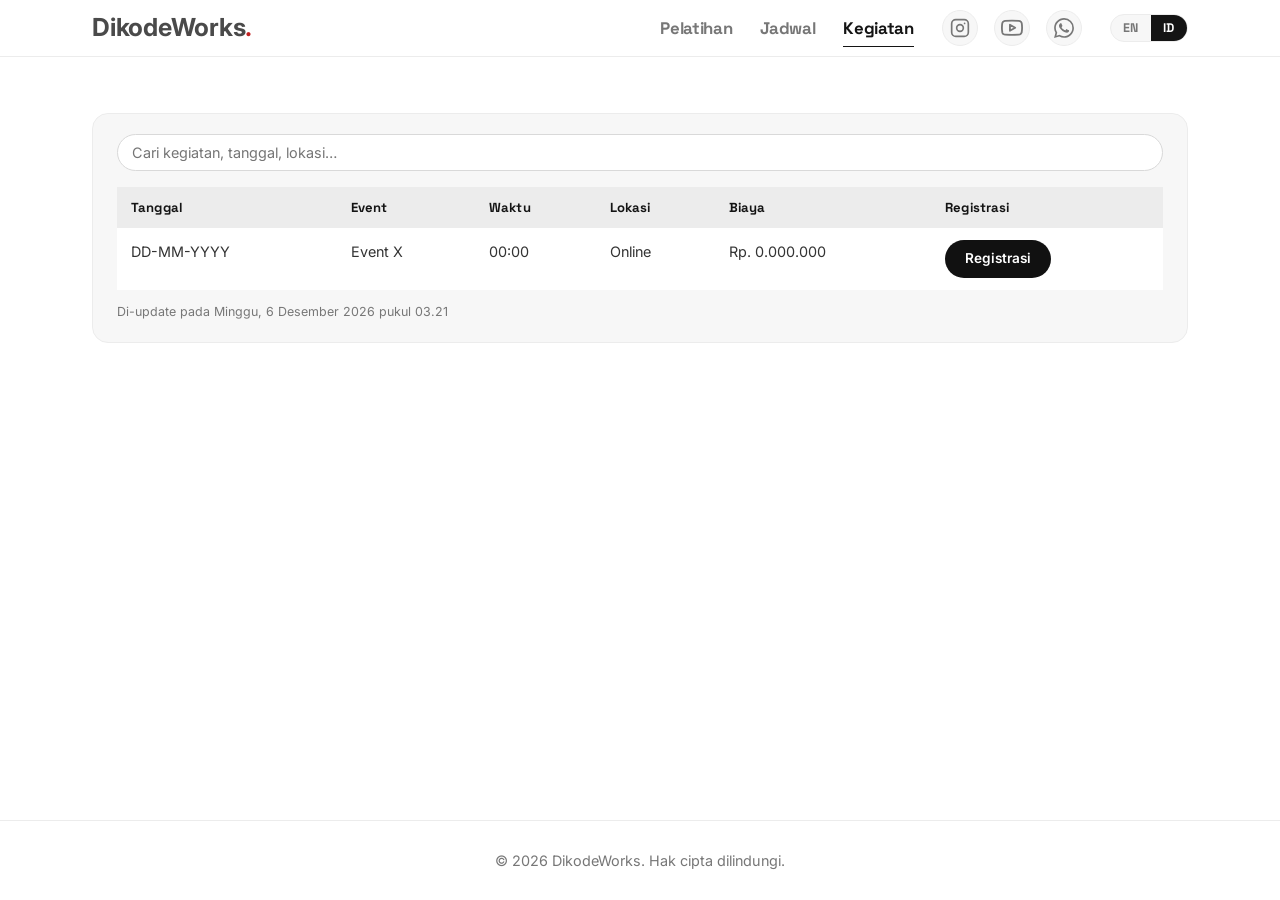
==== event/index.html @ 07970451 "Use stable r.jina URLs (stop abuse blocks); no-cache header in CI" ====
<!DOCTYPE html>
<html lang="id">
<head>
  <meta charset="UTF-8" />
  <meta name="viewport" content="width=device-width, initial-scale=1.0" />
  <meta http-equiv="Content-Security-Policy" content="object-src 'none'; base-uri 'self'; form-action 'self'" />
  <script>
    /* Clean URL (web only): /event/index.html → /event/. Skipped for file://
       previews so opening the file directly still works. */
    (function () {
      if (location.protocol !== 'http:' && location.protocol !== 'https:') return;
      if (!/\/index\.html$/.test(location.pathname)) return;
      location.replace(location.pathname.replace(/index\.html$/, '') + location.search + location.hash);
    })();
  </script>
  <title>Event — DikodeWorks</title>
  <meta name="description" content="DikodeWorks upcoming events and training schedule." />
  <link rel="icon" type="image/png" href="../dino/favicon.png" />
  <link rel="canonical" href="https://dikodeworks.id/event/" />
  <link rel="preconnect" href="https://fonts.googleapis.com" />
  <link rel="preconnect" href="https://fonts.gstatic.com" crossorigin />
  <link href="https://fonts.googleapis.com/css2?family=Google+Sans:wght@500;600;700&family=Inter:wght@400;500;600;700&family=Space+Grotesk:wght@500;600;700&display=swap" rel="stylesheet" />
  <style>
    :root {
      --ink: #141414;
      --ink-soft: #333333;
      --muted: #777777;
      --line: #ececec;
      --line-strong: #d9d9d9;
      --white: #ffffff;
      --bg: #ffffff;
      --surface: #f7f7f7;
      --accent: #111111;
      --radius: 16px;
    }

    * { margin: 0; padding: 0; box-sizing: border-box; }

    html { scroll-behavior: smooth; }

    body {
      font-family: 'Inter', system-ui, -apple-system, sans-serif;
      background: var(--bg);
      color: var(--ink);
      line-height: 1.6;
      -webkit-font-smoothing: antialiased;
      text-rendering: optimizeLegibility;
      overflow-x: clip;
      min-height: 100vh;
      min-height: 100dvh;
      display: flex;
      flex-direction: column;
    }

    /* Sticky footer: main grows to fill the viewport so the copyright bar is
       always pinned to the bottom, on desktop and mobile. */
    main { flex: 1 0 auto; }
    footer { flex-shrink: 0; }

    ::selection { background: #e5e5e5; color: var(--ink); }

    a { color: inherit; text-decoration: none; }

    .wrap {
      max-width: 1160px;
      margin: 0 auto;
      padding: 0 clamp(16px, 4vw, 32px);
    }

    /* Nav */
    header {
      position: sticky;
      top: 0;
      z-index: 50;
      background: rgba(255, 255, 255, 0.8);
      backdrop-filter: saturate(180%) blur(16px);
      -webkit-backdrop-filter: saturate(180%) blur(16px);
      border-bottom: 1px solid var(--line);
    }

    .nav {
      position: relative;
      display: flex;
      align-items: center;
      justify-content: space-between;
      height: 56px;
    }

    .brand { display: flex; align-items: center; gap: 10px; }

    .brand .brand-name {
      font-family: 'Google Sans', 'Inter', sans-serif;
      font-weight: 700;
      font-size: clamp(1.25rem, 2.5vw, 1.55rem);
      letter-spacing: -0.01em;
      color: #4a4a4a;
    }

    .brand .brand-name .dot {
      color: #c02020;
    }

    .nav-right {
      display: flex;
      align-items: center;
      gap: 28px;
    }

    .socials {
      display: flex;
      align-items: center;
      gap: 16px;
    }

    .socials a {
      display: inline-flex;
      align-items: center;
      justify-content: center;
      width: 36px;
      height: 36px;
      border-radius: 50%;
      background: var(--surface);
      border: 1px solid var(--line);
      color: var(--muted);
      transition: color .2s ease, background .2s ease, border-color .2s ease, transform .2s ease;
    }

    .socials a:hover {
      color: #c02020;
      border-color: #c02020;
      transform: translateY(-1px);
    }

    .nav-links {
      display: flex;
      align-items: center;
      gap: 28px;
    }

    .nav-links a {
      position: relative;
      font-family: 'Space Grotesk', sans-serif;
      font-size: 1.05rem;
      font-weight: 700;
      letter-spacing: -0.02em;
      color: var(--muted);
      transition: color .2s ease;
    }

    .nav-links a::after {
      content: "";
      position: absolute;
      left: 0;
      bottom: -6px;
      width: 100%;
      height: 1px;
      background: var(--ink);
      transform: scaleX(0);
      transform-origin: left;
      transition: transform .25s ease;
    }

    .nav-links a:hover,
    .nav-links a.active { color: var(--ink); }
    .nav-links a:hover::after,
    .nav-links a.active::after { transform: scaleX(1); }

    .nav-toggle {
      display: none;
      flex-direction: column;
      justify-content: center;
      gap: 5px;
      width: 40px;
      height: 40px;
      padding: 0;
      margin-left: auto;
      background: transparent;
      border: 1px solid var(--line);
      border-radius: 10px;
      cursor: pointer;
    }

    .nav-toggle span {
      display: block;
      width: 18px;
      height: 2px;
      margin: 0 auto;
      background: var(--ink);
      border-radius: 2px;
      transition: transform .2s ease, opacity .2s ease;
    }

    .nav.open .nav-toggle span:nth-child(1) { transform: translateY(7px) rotate(45deg); }
    .nav.open .nav-toggle span:nth-child(2) { opacity: 0; }
    .nav.open .nav-toggle span:nth-child(3) { transform: translateY(-7px) rotate(-45deg); }

    .nav-right, .brand { position: relative; z-index: 1; }

    /* Language switcher */
    .lang-switch {
      display: flex;
      background: var(--surface);
      border: 1px solid var(--line);
      border-radius: 999px;
      overflow: hidden;
    }

    .lang-btn {
      padding: 5px 12px;
      border: none;
      background: transparent;
      font-family: 'Space Grotesk', sans-serif;
      font-size: 0.78rem;
      font-weight: 700;
      letter-spacing: 0.05em;
      color: var(--muted);
      cursor: pointer;
      transition: background .2s ease, color .2s ease;
    }

    .lang-btn.active {
      background: var(--ink);
      color: var(--white);
    }

    .lang-btn:not(.active):hover {
      color: var(--ink);
    }

    /* Language switch transition */
    header, main, footer {
      transition: opacity .3s ease, transform .3s ease;
    }

    body.lang-fading header,
    body.lang-fading main,
    body.lang-fading footer {
      opacity: 0;
      transform: translateY(6px);
    }

    @media (prefers-reduced-motion: reduce) {
      header, main, footer { transition: none; transform: none; }
    }

    /* Schedule table */
    .event-section {
      padding: clamp(32px, 5vw, 56px) 0 clamp(64px, 8vw, 96px);
    }

    .jadwal-panel {
      background: var(--surface);
      border: 1px solid var(--line);
      border-radius: var(--radius);
      padding: 20px 24px;
    }

    .jadwal-search {
      display: flex;
      align-items: center;
      gap: 8px;
      margin-bottom: 16px;
    }

    .jadwal-search-input {
      flex: 1;
      min-width: 0;
      padding: 9px 14px;
      border: 1px solid var(--line-strong);
      border-radius: 999px;
      background: var(--white);
      font-family: inherit;
      font-size: 0.9rem;
      color: var(--ink);
    }

    .jadwal-search-input:focus {
      outline: 2px solid var(--ink);
      outline-offset: 2px;
      border-color: var(--ink);
    }

    .jadwal-search-clear {
      flex: none;
      display: none;
      align-items: center;
      justify-content: center;
      width: 28px;
      height: 28px;
      border: none;
      border-radius: 50%;
      background: var(--line);
      color: var(--muted);
      font-size: 1.1rem;
      line-height: 1;
      cursor: pointer;
    }

    .jadwal-search-clear:hover {
      color: #c02020;
      background: var(--line-strong);
    }

    .jadwal-scroll {
      overflow: auto;
    }

    .jadwal-table {
      width: 100%;
      border-collapse: collapse;
      font-size: 0.9rem;
    }

    .jadwal-table thead th {
      position: sticky;
      top: 0;
      background: var(--line);
      z-index: 1;
      font-family: 'Space Grotesk', sans-serif;
      font-size: 0.82rem;
      font-weight: 700;
      letter-spacing: 0.01em;
      text-align: left;
      padding: 10px 14px;
      white-space: nowrap;
    }

    .jadwal-table tbody td {
      padding: 12px 14px;
      border-bottom: 1px solid var(--line);
      color: var(--ink-soft);
      vertical-align: top;
      background: var(--white);
    }

    .jadwal-table tbody td.jadwal-multi {
      white-space: pre;
      line-height: 1.5;
      padding-left: 18px;
    }

    .jadwal-table tbody tr:last-child td {
      border-bottom: none;
    }

    .jadwal-table tbody tr:not(.jadwal-status):hover td {
      background: var(--surface);
    }

    .jadwal-table .jadwal-status td {
      text-align: center;
      padding: 32px 0;
      color: var(--muted);
      font-style: italic;
    }

    .jadwal-register {
      display: inline-block;
      padding: 8px 20px;
      border: none;
      border-radius: 999px;
      background: var(--accent);
      color: var(--white);
      font-family: inherit;
      font-size: 0.85rem;
      font-weight: 600;
      text-decoration: none;
      cursor: pointer;
      white-space: nowrap;
      transition: background .2s ease, color .2s ease;
    }

    .jadwal-register:hover,
    .jadwal-register:focus-visible {
      background: #c02020;
    }

    .jadwal-meta {
      margin-top: 12px;
      font-size: 0.78rem;
      color: var(--muted);
    }

    /* Loading progress bar (1-100%) */
    .jadwal-progress {
      display: none;
      align-items: center;
      gap: 12px;
      margin-bottom: 16px;
    }

    .jadwal-progress.active {
      display: flex;
    }

    .jadwal-progress .jadwal-progress-track {
      flex: 1;
      height: 8px;
      border-radius: 999px;
      background: var(--line);
      overflow: hidden;
    }

    .jadwal-progress .jadwal-progress-fill {
      display: block;
      height: 100%;
      width: 0%;
      border-radius: 999px;
      background: #c02020;
      transition: width .15s linear;
    }

    .jadwal-progress .jadwal-progress-label {
      flex: none;
      min-width: 52px;
      font-family: 'Space Grotesk', sans-serif;
      font-size: 0.85rem;
      font-weight: 700;
      color: var(--ink);
      font-variant-numeric: tabular-nums;
    }

    footer {
      padding: 28px 0;
      border-top: 1px solid var(--line);
    }

    .footer-inner {
      display: flex;
      justify-content: center;
      align-items: center;
      gap: 16px;
      color: var(--muted);
      font-size: 0.9rem;
      text-align: center;
    }

    @media (max-width: 768px) {
      .nav-toggle { display: flex; }

      .nav-right {
        position: absolute;
        top: 100%;
        left: 0;
        right: 0;
        display: none;
        flex-direction: column;
        align-items: stretch;
        gap: 0;
        padding: 8px 16px 20px;
        background: var(--white);
        border-bottom: 1px solid var(--line);
        box-shadow: 0 16px 32px rgba(0, 0, 0, 0.08);
      }

      .nav.open .nav-right { display: flex; }

      .nav-links {
        flex-direction: column;
        align-items: stretch;
        gap: 0;
      }

      .nav-links a {
        padding: 14px 0;
        font-size: 1.05rem;
        text-align: left;
        border-bottom: 1px solid var(--line);
      }

      .nav-links a:last-child { border-bottom: none; }

      .nav-links a::after { display: none; }

      .socials { justify-content: center; padding-top: 16px; gap: 14px; }

      .lang-switch { align-self: center; margin-top: 16px; }
    }

    @media (max-width: 640px) {
      .jadwal-panel { padding: 16px; }
      .jadwal-table { min-width: 640px; }
      .footer-inner { flex-direction: column; gap: 8px; text-align: center; }
    }
  </style>
  <link rel="stylesheet" href="../assets/modals.css?v=3" />
</head>
<body>
  <header>
    <div class="wrap nav">
      <a class="brand" href="../index.html">
        <span class="brand-name">DikodeWorks<span class="dot">.</span></span>
      </a>
      <div class="nav-right">
        <nav class="nav-links" aria-label="Main">
          <button type="button" class="nav-link-btn" id="training-open" data-i18n="nav.training">Training</button>
          <button type="button" class="nav-link-btn" id="jadwal-open" data-i18n="nav.schedule">Schedule</button>
          <a href="index.html" class="active" data-i18n="nav.event" aria-current="page">Event</a>
        </nav>
        <div class="socials">
          <a href="https://www.instagram.com/dikodeworks" target="_blank" rel="noopener" aria-label="Instagram">
            <svg viewBox="0 0 24 24" width="20" height="20" fill="none" stroke="currentColor" stroke-width="2" stroke-linecap="round" stroke-linejoin="round"><rect x="2" y="2" width="20" height="20" rx="5"/><circle cx="12" cy="12" r="4"/><line x1="17.5" y1="6.5" x2="17.51" y2="6.5"/></svg>
          </a>
          <a href="https://www.youtube.com/@dikodeworks" target="_blank" rel="noopener" aria-label="YouTube">
            <svg viewBox="0 0 24 24" width="22" height="22" fill="none" stroke="currentColor" stroke-width="2" stroke-linecap="round" stroke-linejoin="round"><path d="M22.54 6.42a2.78 2.78 0 0 0-1.95-2C18.88 4 12 4 12 4s-6.88 0-8.59.46a2.78 2.78 0 0 0-1.95 2A29 29 0 0 0 1 11.75a29 29 0 0 0 .46 5.33A2.78 2.78 0 0 0 3.41 19c1.71.42 8.59.42 8.59.42s6.88 0 8.59-.42a2.78 2.78 0 0 0 1.95-2 29 29 0 0 0 .46-5.25 29 29 0 0 0-.46-5.33z"/><polygon points="9.75 15.02 15.5 11.75 9.75 8.48 9.75 15.02"/></svg>
          </a>
          <a href="https://wa.me/6285167777963" target="_blank" rel="noopener" aria-label="WhatsApp">
            <svg viewBox="0 0 24 24" width="20" height="20" fill="currentColor"><path d="M17.472 14.382c-.297-.149-1.758-.867-2.03-.967-.273-.099-.471-.148-.67.15-.197.297-.767.966-.94 1.164-.173.199-.347.223-.644.075-.297-.15-1.255-.463-2.39-1.475-.883-.788-1.48-1.761-1.653-2.059-.173-.297-.018-.458.13-.606.134-.133.298-.347.446-.52.149-.174.198-.298.298-.497.099-.198.05-.371-.025-.52-.075-.149-.669-1.612-.916-2.207-.242-.579-.487-.5-.669-.51-.173-.008-.371-.01-.57-.01-.198 0-.52.074-.792.372-.272.297-1.04 1.016-1.04 2.479 0 1.462 1.065 2.875 1.213 3.074.149.198 2.096 3.2 5.077 4.487.709.306 1.262.489 1.694.625.712.227 1.36.195 1.871.118.571-.085 1.758-.719 2.006-1.413.248-.694.248-1.289.173-1.413-.074-.124-.272-.198-.57-.347m-5.421 7.403h-.004a9.87 9.87 0 01-5.031-1.378l-.361-.214-3.741.982.998-3.648-.235-.374a9.86 9.86 0 01-1.51-5.26c.001-5.45 4.436-9.884 9.888-9.884 2.64 0 5.122 1.03 6.988 2.898a9.825 9.825 0 012.893 6.994c-.003 5.45-4.437 9.884-9.885 9.884m8.413-18.297A11.815 11.815 0 0012.05 0C5.495 0 .16 5.335.157 11.892c0 2.096.547 4.142 1.588 5.945L.057 24l6.305-1.654a11.882 11.882 0 005.683 1.448h.005c6.554 0 11.89-5.335 11.893-11.893a11.821 11.821 0 00-3.48-8.413Z"/></svg>
          </a>
        </div>
        <div class="lang-switch" id="lang-switch" role="group" aria-label="Language">
          <button class="lang-btn active" data-lang="en">EN</button>
          <button class="lang-btn" data-lang="id">ID</button>
        </div>
      </div>
      <button class="nav-toggle" id="nav-toggle" aria-label="Toggle menu" aria-expanded="false">
        <span></span><span></span><span></span>
      </button>
    </div>
  </header>

  <main>
    <section class="event-section">
      <div class="wrap">
        <div class="jadwal-panel">
          <div class="jadwal-progress" id="jadwal-progress" role="status" aria-live="polite">
            <span class="jadwal-progress-track"><span class="jadwal-progress-fill" id="jadwal-progress-fill"></span></span>
            <span class="jadwal-progress-label" id="jadwal-progress-label">0%</span>
          </div>
          <div class="jadwal-search">
            <input type="search" id="jadwal-search-input" class="jadwal-search-input" placeholder="Search…" aria-label="Search events">
            <button type="button" class="jadwal-search-clear" id="jadwal-search-clear" aria-label="Clear search">&times;</button>
          </div>
          <div class="jadwal-scroll">
            <table class="jadwal-table" id="jadwal-table">
              <thead id="jadwal-head"></thead>
              <tbody id="jadwal-rows"></tbody>
            </table>
          </div>
          <p class="jadwal-meta" id="jadwal-meta" aria-live="polite"></p>
        </div>
      </div>
    </section>
  </main>

  <footer>
    <div class="wrap footer-inner">
      <p>&copy; <span id="year"></span> DikodeWorks. <span data-i18n="footer.rights">All rights reserved.</span></p>
    </div>
  </footer>

  <!-- Same popups as index.html: Training + Schedule, driven by assets/modals.js -->
  <div class="modal" id="training-modal" role="dialog" aria-modal="true" aria-labelledby="training-modal-title">
    <div class="modal-backdrop" id="training-modal-backdrop"></div>
    <div class="modal-dialog">
      <div class="modal-header">
        <span class="modal-title" id="training-modal-title" data-modal-title="modal.training"></span>
        <button class="modal-close" id="training-modal-close" aria-label="Close">
          <svg viewBox="0 0 24 24" width="18" height="18" fill="none" stroke="currentColor" stroke-width="2" stroke-linecap="round" stroke-linejoin="round"><line x1="18" y1="6" x2="6" y2="18"/><line x1="6" y1="6" x2="18" y2="18"/></svg>
        </button>
      </div>
      <div class="modal-body">
        <div class="jadwal-progress" id="training-progress" role="status" aria-live="polite">
          <span class="jadwal-progress-track"><span class="jadwal-progress-fill" id="training-progress-fill"></span></span>
          <span class="jadwal-progress-label" id="training-progress-label">0%</span>
        </div>
        <div class="jadwal-search">
          <input type="search" id="training-search-input" class="jadwal-search-input" aria-label="Search training">
          <button type="button" class="jadwal-search-clear" id="training-search-clear" aria-label="Clear search">&times;</button>
        </div>
        <div class="training-faq" id="training-faq" aria-live="polite"></div>
        <p class="jadwal-meta" id="training-meta" aria-live="polite"></p>
      </div>
    </div>
  </div>

  <div class="modal" id="jadwal-modal" role="dialog" aria-modal="true" aria-labelledby="jadwal-modal-title">
    <div class="modal-backdrop" id="jadwal-modal-backdrop"></div>
    <div class="modal-dialog">
      <div class="modal-header">
        <span class="modal-title" id="jadwal-modal-title" data-modal-title="modal.schedule"></span>
        <button class="modal-close" id="jadwal-modal-close" aria-label="Close">
          <svg viewBox="0 0 24 24" width="18" height="18" fill="none" stroke="currentColor" stroke-width="2" stroke-linecap="round" stroke-linejoin="round"><line x1="18" y1="6" x2="6" y2="18"/><line x1="6" y1="6" x2="18" y2="18"/></svg>
        </button>
      </div>
      <div class="modal-body">
        <div class="jadwal-progress" id="sched-progress" role="status" aria-live="polite">
          <span class="jadwal-progress-track"><span class="jadwal-progress-fill" id="sched-progress-fill"></span></span>
          <span class="jadwal-progress-label" id="sched-progress-label">0%</span>
        </div>
        <div class="jadwal-search">
          <input type="search" id="sched-search-input" class="jadwal-search-input" aria-label="Search schedule">
          <button type="button" class="jadwal-search-clear" id="sched-search-clear" aria-label="Clear search">&times;</button>
        </div>
        <div class="jadwal-scroll">
          <table class="jadwal-table"><thead id="sched-head"></thead><tbody id="sched-rows"></tbody></table>
        </div>
        <p class="jadwal-meta" id="sched-meta" aria-live="polite"></p>
      </div>
    </div>
  </div>

  <script>
    document.getElementById('year').textContent = new Date().getFullYear();

    /* ---------- Language switcher ---------- */
    const i18n = {
      en: {
        'nav.training': 'Training',
        'nav.schedule': 'Schedule',
        'nav.event': 'Event',
        'jadwal.loading': 'Loading…',
        'jadwal.loadingProgress': 'Loading…',
        'jadwal.empty': 'No events scheduled yet.',
        'jadwal.error': 'Unable to load the events. Please try again later.',
        'jadwal.updated': 'Last updated at',
        'jadwal.register': 'Register',
        'jadwal.searchPlaceholder': 'Search event, date, location…',
        'jadwal.searchEmpty': 'No matching events found.',
        'jadwal.notConfigured': 'Event source not configured yet.',
        'footer.rights': 'All rights reserved.',
      },
      id: {
        'nav.training': 'Pelatihan',
        'nav.schedule': 'Jadwal',
        'nav.event': 'Kegiatan',
        'jadwal.loading': 'Sedang belading…',
        'jadwal.loadingProgress': 'Sedang belading…',
        'jadwal.empty': 'Belum ada kegiatan yang dijadwalkan.',
        'jadwal.error': 'Gagal memuat daftar kegiatan. Silakan coba lagi nanti.',
        'jadwal.updated': 'Di-update pada',
        'jadwal.register': 'Registrasi',
        'jadwal.searchPlaceholder': 'Cari kegiatan, tanggal, lokasi…',
        'jadwal.searchEmpty': 'Tidak ada kegiatan yang cocok.',
        'jadwal.notConfigured': 'Source kegiatan belum disetup.',
        'footer.rights': 'Hak cipta dilindungi.',
      },
    };

    let fading = false;

    function switchLanguage(lang, animate = true) {
      const dict = i18n[lang] || i18n.en;

      const apply = () => {
        document.documentElement.lang = lang;

        document.querySelectorAll('[data-i18n]').forEach((el) => {
          const key = el.dataset.i18n;
          if (dict[key] !== undefined) el.textContent = dict[key];
        });

        document.querySelectorAll('[data-i18n-html]').forEach((el) => {
          const key = el.dataset.i18nHtml;
          if (dict[key] !== undefined) el.innerHTML = dict[key];
        });

        const searchPh = document.getElementById('jadwal-search-input');
        if (searchPh && dict['jadwal.searchPlaceholder'] !== undefined) {
          searchPh.placeholder = dict['jadwal.searchPlaceholder'];
        }

        document.querySelectorAll('.lang-btn').forEach((btn) => {
          btn.classList.toggle('active', btn.dataset.lang === lang);
        });

        localStorage.setItem('dikodeworks-lang', lang);
      };

      if (!animate || lang === document.documentElement.lang || fading) {
        apply();
        return;
      }

      fading = true;
      document.body.classList.add('lang-fading');
      setTimeout(() => {
        apply();
        document.body.classList.remove('lang-fading');
        fading = false;
      }, 320);
    }

    document.querySelectorAll('.lang-btn').forEach((btn) => {
      btn.addEventListener('click', () => switchLanguage(btn.dataset.lang));
    });

    switchLanguage(localStorage.getItem('dikodeworks-lang') || 'id', false);

    const localized = (key) => {
      const dict = i18n[document.documentElement.lang] || i18n.en;
      return dict[key] !== undefined ? dict[key] : key;
    };

    /* Only allow http(s), mailto or scheme-less (relative) URLs. Blocks
       javascript:, data:, vbscript: etc. coming from Notion cell content. */
    const safeUrl = (url) => {
      const s = String(url == null ? '' : url).trim();
      if (!s) return null;
      if (/^[a-z][a-z0-9+.-]*:/i.test(s)) {
        return /^(https?|mailto):/i.test(s) ? s : null;
      }
      return s;
    };

    /* Mobile nav toggle */
    const navToggle = document.getElementById('nav-toggle');
    const nav = document.querySelector('.nav');
    navToggle.addEventListener('click', () => {
      const open = nav.classList.toggle('open');
      navToggle.setAttribute('aria-expanded', open ? 'true' : 'false');
    });

    /* ---------- Event table (from the public Event Notion page, same pattern as
       the Training and Schedule menus: event.json snapshot → live render →
       embedded fallback) ---------- */
    const EVENT_NOTION_URL = 'https://teguhpm.notion.site/Event-3e16fa858bba80cc9ce1e72ebbabe516';
    const EVENT_NOTION_LIVE_URL = 'https://r.jina.ai/' + EVENT_NOTION_URL;
    const EVENT_API_URL = '../event.json';
    const EVENT_REFRESH_MS = 5 * 60 * 1000;

    /* Preferred display columns. A source column is shown under the matching
       preferred group (by aliases) so wording in Notion never hides a field. */
    const EVENT_PREFERRED = [
      { name: 'Tanggal', keys: ['tanggal'] },
      { name: 'Event', keys: ['event', 'kegiatan', 'nama', 'judul'] },
      { name: 'Waktu', keys: ['waktu', 'jam', 'pukul'] },
      { name: 'Lokasi', keys: ['lokasi', 'tempat'] },
      { name: 'Biaya', keys: ['biaya', 'harga', 'donasi'] },
      { name: 'Registrasi', keys: ['registrasi', 'link'] },
    ];
    /* Extra column labels that should still be parsed and could be shown when
       present (beyond the preferred groups). */
    const EVENT_EXTRA_COLUMNS = ['DESKRIPSI', 'KUOTA', 'PESERTA', 'STATUS'];

    let activeColCount = EVENT_PREFERRED.length;

    /* Embedded snapshot so the table works even when event.json and the live
       Notion render are both unreachable (mirror of event.json). */
    const EVENT_INLINE_DATA = {
      "columns": ["Tanggal", "Event", "Waktu", "Lokasi", "Biaya", "Registrasi"],
      "rows": [
        [{"v": "DD-MM-YYYY", "link": null}, {"v": "Event X", "link": null}, {"v": "00:00", "link": null}, {"v": "Online", "link": null}, {"v": "Rp. 0.000.000", "link": null}, {"v": "https://lynk.id/dikodeworks", "link": "https://lynk.id/dikodeworks"}]
      ]
    };

    const jadwalHead = document.getElementById('jadwal-head');
    const jadwalRows = document.getElementById('jadwal-rows');
    const jadwalMeta = document.getElementById('jadwal-meta');
    const jadwalSearchInput = document.getElementById('jadwal-search-input');
    const jadwalSearchClear = document.getElementById('jadwal-search-clear');

    const jadwalStatus = (message) => {
      const tr = document.createElement('tr');
      tr.className = 'jadwal-status';
      const td = document.createElement('td');
      td.setAttribute('colspan', String(activeColCount || EVENT_PREFERRED.length));
      td.textContent = message;
      tr.appendChild(td);
      jadwalRows.replaceChildren(tr);
    };

    /* ---------- Loading progress (1-100%) ---------- */
    const jadwalProgress = document.getElementById('jadwal-progress');
    const jadwalProgressFill = document.getElementById('jadwal-progress-fill');
    const jadwalProgressLabel = document.getElementById('jadwal-progress-label');

    let jadwalProgressTimer = null;
    let jadwalProgressTick = 0;
    let jadwalProgressValue = 0;

    const jadwalShowProgress = () => {
      if (!jadwalProgress) return;
      jadwalProgressValue = 0;
      jadwalProgressTick = 0;
      jadwalProgress.classList.add('active');
      jadwalProgressFill.style.width = '0%';
      jadwalProgressLabel.textContent = '0%';
      if (jadwalProgressTimer) clearInterval(jadwalProgressTimer);
      jadwalProgressTimer = setInterval(() => {
        jadwalProgressTick++;
        if (jadwalProgressValue < 90) {
          const step = Math.max(1, Math.ceil((90 - jadwalProgressValue) * 0.12 * (1 + Math.sin(jadwalProgressTick * 0.5))));
          jadwalProgressValue = Math.min(90, jadwalProgressValue + step);
        } else {
          jadwalProgressValue = Math.min(99, jadwalProgressValue + 1);
        }
        jadwalProgressFill.style.width = jadwalProgressValue + '%';
        jadwalProgressLabel.textContent = Math.round(jadwalProgressValue) + '%';
      }, 90);
    };

    const jadwalHideProgress = () => {
      if (jadwalProgressTimer) clearInterval(jadwalProgressTimer);
      jadwalProgressTimer = null;
      if (!jadwalProgress) return;
      jadwalProgressValue = 100;
      jadwalProgressFill.style.width = '100%';
      jadwalProgressLabel.textContent = '100%';
      setTimeout(() => {
        jadwalProgress.classList.remove('active');
      }, 250);
    };

    /* Notion/CI payload (schedule.json): { columns:[], rows:[[{v, link}]], updated? } */
    function normalizeSchedule(data) {
      const headers = (data.columns || []).map((h) => String(h).trim());
      const entries = (data.rows || []).map((row) => {
        return headers.map((h, ci) => {
          const cell = row[ci] || { v: '' };
          return { v: String(cell.v || ''), link: cell.link || null };
        });
      });
      return { headers, entries, updated: data.updated };
    }

    let jadwalRowsData = [];
    let jadwalMetaUpdated = null;

    /* Map discovered source headers (author's wording) onto the preferred
       display columns by alias; right-to-left each header is used at most
       once. Returns { indices } in display order. */
    function mapColumns(headers) {
      const lower = headers.map((h) => h.trim().toLowerCase());
      const used = new Set();
      const indices = [];
      const assign = (keys) => {
        const idx = lower.findIndex((h, i) => !used.has(i) && keys.includes(h));
        if (idx !== -1) {
          used.add(idx);
          indices.push(idx);
        }
      };
      EVENT_PREFERRED.forEach((g) => assign(g.keys));
      EVENT_EXTRA_COLUMNS.forEach((name) => assign([name.toLowerCase()]));
      /* Any remaining headers (e.g. Materi/Deskripsi wording we didn't list)
         get appended so data is never silently dropped. */
      lower.forEach((h, i) => { if (!used.has(i)) indices.push(i); });
      return indices;
    }

    function renderJadwal(headers, entries, updated) {
      const present = mapColumns(headers);
      activeColCount = Math.max(1, present.length);

      const headRow = document.createElement('tr');
      present.forEach((idx) => {
        const th = document.createElement('th');
        th.setAttribute('scope', 'col');
        th.textContent = headers[idx].trim();
        headRow.appendChild(th);
      });
      jadwalHead.replaceChildren(headRow);

      jadwalRowsData = entries
        .filter((cells) => cells.some((cell) => cell && cell.v !== ''))
        .map((cells) => present.map((idx) => cells[idx] || { v: '', link: null }));
      jadwalMetaUpdated = updated || new Date().toISOString();

      applyJadwalFilter();
    }

    function applyJadwalFilter() {
      const q = (jadwalSearchInput.value || '').trim().toLowerCase();

      if (!q) {
        jadwalSearchClear.style.display = 'none';
      } else {
        jadwalSearchClear.style.display = 'flex';
      }

      const visible = q
        ? jadwalRowsData.filter((cells) => cells.some((cell) => cell && cell.v.toLowerCase().includes(q)))
        : jadwalRowsData;

      jadwalRows.textContent = '';

      if (!visible.length) {
        if (q) {
          const tr = document.createElement('tr');
          tr.className = 'jadwal-status';
          const td = document.createElement('td');
          td.setAttribute('colspan', String(activeColCount || EVENT_PREFERRED.length));
          td.textContent = localized('jadwal.searchEmpty');
          tr.appendChild(td);
          jadwalRows.appendChild(tr);
        }
        jadwalMeta.textContent = jadwalMetaUpdated ? formatJadwalMeta(jadwalMetaUpdated) : '';
        return;
      }

      visible.forEach((cells) => {
        const tr = document.createElement('tr');
        cells.forEach((cell, i) => {
          const td = document.createElement('td');

          const href = cell.link ? safeUrl(cell.link) : null;
          if (href) {
            const a = document.createElement('a');
            a.className = 'jadwal-register';
            a.href = href;
            a.setAttribute('target', '_blank');
            a.setAttribute('rel', 'noopener');
            a.textContent = localized('jadwal.register');
            td.appendChild(a);
          } else if (cell.v.includes('\n')) {
            td.classList.add('jadwal-multi');
            td.textContent = cell.v;
          } else {
            td.textContent = cell.v;
          }
          tr.appendChild(td);
        });
        jadwalRows.appendChild(tr);
      });

      jadwalMeta.textContent = jadwalMetaUpdated ? formatJadwalMeta(jadwalMetaUpdated) : '';
    }

    const formatJadwalMeta = (updated) => {
      const date = new Date(updated);
      if (isNaN(date.getTime())) return '';
      const locale = document.documentElement.lang === 'id' ? 'id-ID' : 'en-US';
      const when = new Intl.DateTimeFormat(locale, {
        weekday: 'long', day: 'numeric', month: 'long', year: 'numeric',
        hour: '2-digit', minute: '2-digit',
      }).format(date);
      return localized('jadwal.updated') + ' ' + when;
    };

    /* Parse r.jina.ai Markdown of the Event Notion page. Like the Schedule parser:
       interleaved key/value lines after "Isi tabel", a repeated key starts a
       new row, and Notion row-number headings (### 001) are skipped. The set
       of columns is discovered from the page itself, so the layout can be
       Tanggal / Event / Waktu / Lokasi / Biaya / Registrasi — or any subset. */
    function parseEventMarkdown(text) {
      const KEYS = ['tanggal', 'event', 'kegiatan', 'nama', 'judul', 'pelatihan', 'training', 'modul', 'materi', 'waktu', 'jam', 'pukul', 'lokasi', 'tempat', 'biaya', 'harga', 'donasi', 'registrasi', 'link', 'kuota', 'peserta', 'status', 'deskripsi', 'detail'];
      const lines = String(text).split(/\r?\n/).map((l) => l.trim());
      const start = lines.findIndex((l) => l.trim().toLowerCase() === 'isi tabel');
      const rowData = [];
      const mdLink = new RegExp('\\[([^\\]]*)\\]\\(([^)]+)\\)');

      let row = new Map();
      let currentKey = null;

      const flush = () => {
        if (!row.size) return;
        rowData.push(row);
        row = new Map();
      };

      for (let i = (start === -1 ? 0 : start + 1); i < lines.length; i++) {
        const l = lines[i];
        if (!l) continue;
        if (/^#{1,6}\s*[0-9]{1,6}\s*$/.test(l) || /^[0-9]{3}$/.test(l)) continue;
        const low = l.toLowerCase();
        if (KEYS.includes(low)) {
          if (row.has(low)) flush();   /* repeat key → new row */
          currentKey = low;
        } else {
          const m = l.match(mdLink);
          const value = m ? m[1] : l;
          const link = m ? m[2] : null;
          if (!currentKey) continue;
          const existing = row.get(currentKey);
          if (existing) {
            existing.v += '\n' + value;
            if (link) existing.link = link;
          } else {
            row.set(currentKey, { v: value, link: link });
          }
        }
      }
      flush();

      /* Discover columns: the order they appear on the page, author wording. */
      const headers = [];
      const seen = new Set();
      for (let i = (start === -1 ? 0 : start + 1); i < lines.length; i++) {
        const low = lines[i].toLowerCase();
        if (KEYS.includes(low) && !seen.has(low) && rowData.some((r) => r.has(low))) {
          seen.add(low);
          headers.push(lines[i]); // original casing as authored
        }
      }

      const entries = rowData.map((r) => headers.map((h) => r.get(h.toLowerCase()) || { v: '', link: null }));
      return { headers, entries, updated: new Date().toISOString() };
    }

    async function fetchJadwal() {
      jadwalShowProgress();

      /* 1) LIVE Event Notion page via r.jina.ai first, so the table always
         reflects the link (stable URL avoids the abuse limiter). */
      try {
        const res = await fetch(EVENT_NOTION_LIVE_URL, { cache: 'no-store' });
        if (res.ok) {
          const data = parseEventMarkdown(await res.text());
          if (data.entries.length) {
            renderJadwal(data.headers, data.entries, data.updated);
            jadwalHideProgress();
            return;
          }
        }
      } catch (err) {
        /* fall through */
      }

      /* 2) event.json snapshot (fallback when the live render is unavailable). */
      try {
        const cacheBust = EVENT_API_URL + '?t=' + Date.now();
        const res = await fetch(cacheBust, { cache: 'no-store' });
        if (res.ok) {
          const data = normalizeSchedule(await res.json());
          renderJadwal(data.headers, data.entries, data.updated);
          jadwalHideProgress();
          return;
        }
      } catch (err) {
        /* fall through */
      }

      /* 3) Embedded snapshot. */
      const fallback = normalizeSchedule(EVENT_INLINE_DATA);
      renderJadwal(fallback.headers, fallback.entries, null);
      jadwalHideProgress();
    }

    /* Filter the table as the user types; clear button resets it. */
    if (jadwalSearchInput) {
      jadwalSearchInput.addEventListener('input', applyJadwalFilter);
      jadwalSearchInput.addEventListener('search', applyJadwalFilter);
    }
    if (jadwalSearchClear) {
      jadwalSearchClear.addEventListener('click', () => {
        jadwalSearchInput.value = '';
        applyJadwalFilter();
        jadwalSearchInput.focus({ preventScroll: true });
      });
    }

    if (EVENT_API_URL) {
      fetchJadwal();
      setInterval(fetchJadwal, EVENT_REFRESH_MS);
    }

    /* Re-check the Event table whenever the tab is focused again, so it never
       keeps showing previously fetched rows. */
    document.addEventListener('visibilitychange', () => {
      if (document.visibilityState === 'visible') fetchJadwal();
    });
  </script>
  <script src="../assets/modals.js?v=3" defer></script>
</body>
</html>
---- assets/modals.css ----
/* Shared popups for the Event page: Training + Schedule modals.
   Base table/FAQ/scroll classes already exist in the host page; this file only
   adds the modal shell, the training accordion and the nav button styling. */

/* Nav button (Training / Schedule) — same look as index's nav items */
.nav-links .nav-link-btn {
  position: relative;
  border: none;
  background: none;
  padding: 0;
  font-family: 'Space Grotesk', sans-serif;
  font-size: 1.05rem;
  font-weight: 700;
  letter-spacing: -0.02em;
  color: var(--muted);
  cursor: pointer;
  transition: color .2s ease;
}

.nav-links .nav-link-btn::after {
  content: "";
  position: absolute;
  left: 0;
  bottom: -6px;
  width: 100%;
  height: 1px;
  background: var(--ink);
  transform: scaleX(0);
  transform-origin: left;
  transition: transform .25s ease;
}

.nav-links .nav-link-btn:hover { color: var(--ink); }
.nav-links .nav-link-btn:hover::after { transform: scaleX(1); }

/* Modal shell */
body.modal-open { overflow: hidden; }

.modal {
  display: none;
  position: fixed;
  inset: 0;
  z-index: 100;
  align-items: center;
  justify-content: center;
  padding: 20px;
}

.modal.open { display: flex; }

.modal-backdrop {
  position: absolute;
  inset: 0;
  background: rgba(0, 0, 0, 0.5);
  backdrop-filter: blur(4px);
  -webkit-backdrop-filter: blur(4px);
}

.modal-dialog {
  position: relative;
  width: min(1100px, 100%);
  max-height: 90vh;
  background: var(--white);
  border-radius: var(--radius);
  box-shadow: 0 24px 64px rgba(0, 0, 0, 0.22);
  overflow: hidden;
  display: flex;
  flex-direction: column;
  animation: modalIn .2s ease;
}

@keyframes modalIn {
  from { opacity: 0; transform: translateY(12px) scale(0.98); }
  to { opacity: 1; transform: translateY(0) scale(1); }
}

.modal-header {
  display: flex;
  align-items: center;
  justify-content: space-between;
  padding: 16px 20px;
  border-bottom: 1px solid var(--line);
}

.modal-title {
  font-family: 'Space Grotesk', sans-serif;
  font-weight: 700;
  font-size: 1.1rem;
  letter-spacing: -0.02em;
}

.modal-close {
  display: inline-flex;
  align-items: center;
  justify-content: center;
  width: 34px;
  height: 34px;
  border: none;
  border-radius: 50%;
  background: var(--surface);
  cursor: pointer;
  color: var(--muted);
  transition: color .2s ease, background .2s ease;
}

.modal-close:hover { color: #c02020; background: var(--line); }
.modal-close:focus-visible { outline: 2px solid var(--ink); outline-offset: 2px; color: var(--ink); }

.modal-body {
  flex: 1;
  overflow: auto;
  display: flex;
  flex-direction: column;
  gap: 16px;
  padding: 20px 24px;
}

#jadwal-modal .jadwal-scroll { max-height: 46vh; overflow: auto; }

/* Training accordion */
.training-faq {
  display: flex;
  flex-direction: column;
  gap: 12px;
}

.training-faq-empty {
  text-align: center;
  color: var(--muted);
  padding: 32px 16px;
}

.faq-item {
  border: 1px solid var(--line);
  border-radius: var(--radius);
  overflow: hidden;
  transition: border-color .2s ease;
}

.faq-item:hover { border-color: var(--line-strong); }

.faq-question {
  width: 100%;
  display: flex;
  align-items: center;
  justify-content: space-between;
  gap: 16px;
  padding: 20px 24px;
  background: transparent;
  border: none;
  cursor: pointer;
  font-family: 'Space Grotesk', sans-serif;
  font-size: 1.05rem;
  font-weight: 600;
  text-align: left;
  color: var(--ink);
  transition: background .2s ease;
}

.faq-question:hover { background: var(--surface); }

.faq-question .faq-icon {
  flex-shrink: 0;
  width: 28px;
  height: 28px;
  border-radius: 50%;
  background: var(--surface);
  border: 1px solid var(--line);
  display: flex;
  align-items: center;
  justify-content: center;
  font-size: 1.1rem;
  color: var(--muted);
  transition: transform .25s ease, background .2s ease, color .2s ease;
}

.faq-item.open .faq-question .faq-icon {
  transform: rotate(45deg);
  background: var(--ink);
  color: var(--white);
  border-color: var(--ink);
}

.training-faq-answer {
  max-height: 0;
  overflow: hidden;
  transition: max-height .35s ease, padding .35s ease;
}

.training-faq-item.open .training-faq-answer { max-height: 2200px; }

.training-faq-inner {
  display: flex;
  flex-direction: column;
  gap: 18px;
  padding: 4px 24px 24px;
}

.training-faq-label {
  font-family: 'Space Grotesk', sans-serif;
  font-size: .8rem;
  font-weight: 700;
  text-transform: uppercase;
  letter-spacing: .08em;
  color: var(--muted);
  margin: 0;
}

.training-faq-module strong {
  display: block;
  color: var(--ink);
  font-size: .95rem;
  margin-bottom: 8px;
}

.training-faq-module ul {
  list-style: none;
  margin: 0;
  padding: 0;
}

.training-faq-module li {
  position: relative;
  padding-left: 16px;
  color: var(--ink-soft);
  font-size: .95rem;
  line-height: 1.7;
}

.training-faq-module li::before {
  content: '';
  position: absolute;
  left: 0;
  top: .6em;
  width: 6px;
  height: 6px;
  border-radius: 50%;
  background: var(--line-strong);
}

.training-faq-info {
  display: flex;
  flex-direction: column;
  gap: 4px;
  color: var(--ink-soft);
  font-size: .95rem;
  line-height: 1.5;
}

.training-faq-info strong {
  color: var(--ink);
  font-size: .78rem;
  text-transform: uppercase;
  letter-spacing: .06em;
}

.training-faq-register {
  align-self: flex-start;
  display: inline-block;
  padding: 10px 24px;
  margin-top: 4px;
  border: none;
  border-radius: 999px;
  background: var(--accent);
  color: var(--white);
  font-family: inherit;
  font-size: .85rem;
  font-weight: 600;
  text-decoration: none;
  cursor: pointer;
  white-space: nowrap;
  transition: background .2s ease, color .2s ease;
}

.training-faq-register:hover,
.training-faq-register:focus-visible { background: #c02020; }

@media (max-width: 768px) {
  .nav-links .nav-link-btn {
    padding: 14px 0;
    font-size: 1.05rem;
    text-align: left;
    border-bottom: 1px solid var(--line);
  }

  .nav-links .nav-link-btn:last-child { border-bottom: none; }
  .nav-links .nav-link-btn::after { display: none; }
}

@media (max-width: 640px) {
  .modal { padding: 12px; }
  .modal-body { padding: 16px; }
  .jadwal-table { min-width: 640px; }
}
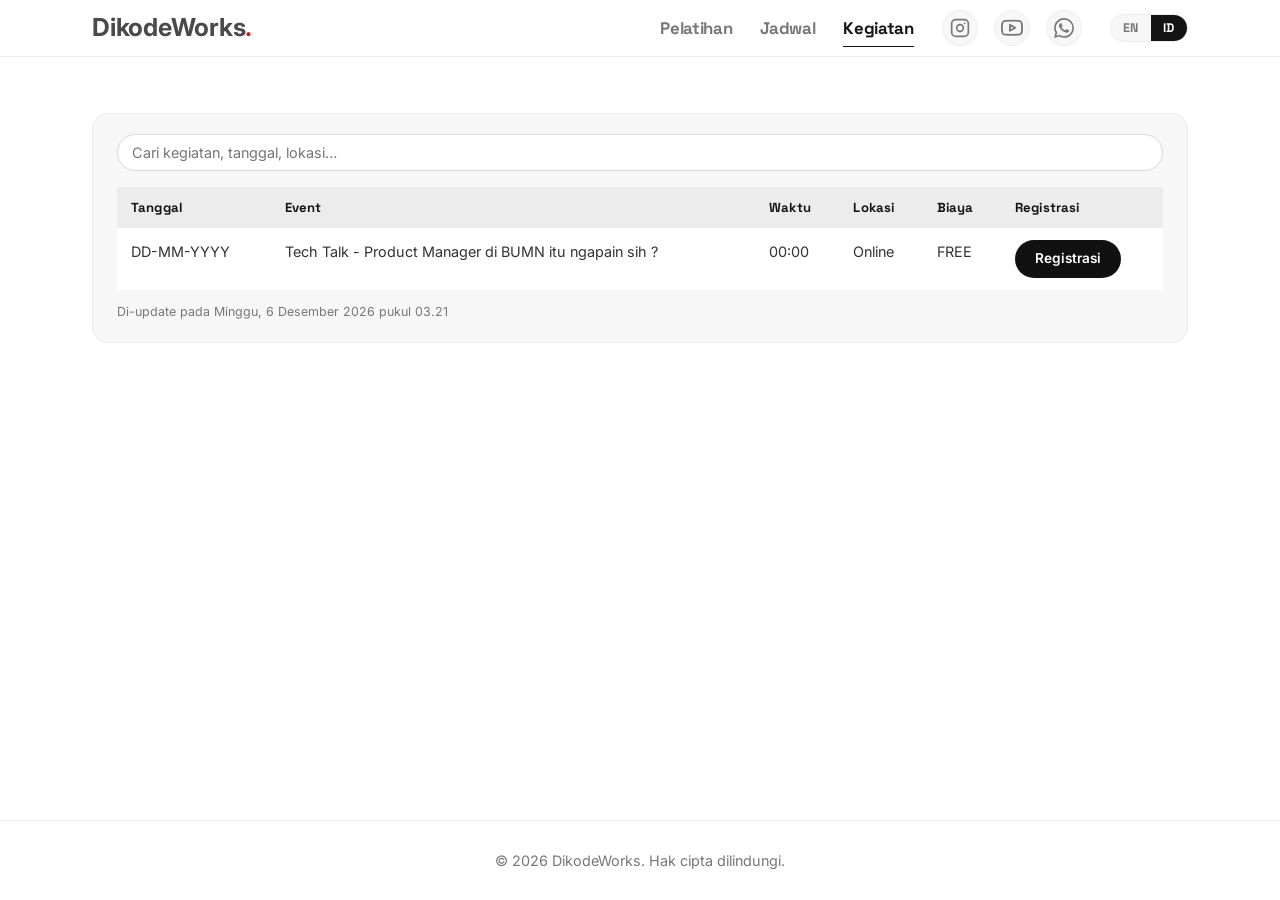
==== commit 41b58a5c: "Use Notion public API as primary live source (no r.jina); refresh Event data" ====
--- a/event/index.html
+++ b/event/index.html
@@ -703,6 +703,32 @@
       return s;
     };
 
+    /* Live Notion data via the public page API (CORS-enabled, no r.jina.ai
+       proxy / no abuse rate-limits). Returns text blocks in document order. */
+    async function notionApiLines(pageId) {
+      const res = await fetch('https://notion-api.splitbee.io/v1/page/' + pageId, { cache: 'no-store' });
+      if (!res.ok) throw new Error('notion api ' + res.status);
+      const data = await res.json();
+      const root = (data[pageId] && data[pageId].value && data[pageId].value.value) || null;
+      const out = [];
+      const titleOf = (v) => {
+        const p = v && v.properties && v.properties.title;
+        if (!p) return '';
+        try { return p.map((x) => x[0]).join(''); } catch (e) { return ''; }
+      };
+      const walk = (ids) => {
+        (ids || []).forEach((id) => {
+          const v = data[id] && data[id].value && data[id].value.value;
+          if (!v) return;
+          const t = titleOf(v);
+          if (t) out.push(t);
+          if (v.content && v.content.length) walk(v.content);
+        });
+      };
+      if (root) walk(root.content);
+      return out;
+    }
+
     /* Mobile nav toggle */
     const navToggle = document.getElementById('nav-toggle');
     const nav = document.querySelector('.nav');
@@ -715,6 +741,7 @@
        the Training and Schedule menus: event.json snapshot → live render →
        embedded fallback) ---------- */
     const EVENT_NOTION_URL = 'https://teguhpm.notion.site/Event-3e16fa858bba80cc9ce1e72ebbabe516';
+    const EVENT_PAGE_ID = '3e16fa858bba80cc9ce1e72ebbabe516';
     const EVENT_NOTION_LIVE_URL = 'https://r.jina.ai/' + EVENT_NOTION_URL;
     const EVENT_API_URL = '../event.json';
     const EVENT_REFRESH_MS = 5 * 60 * 1000;
@@ -740,7 +767,7 @@
     const EVENT_INLINE_DATA = {
       "columns": ["Tanggal", "Event", "Waktu", "Lokasi", "Biaya", "Registrasi"],
       "rows": [
-        [{"v": "DD-MM-YYYY", "link": null}, {"v": "Event X", "link": null}, {"v": "00:00", "link": null}, {"v": "Online", "link": null}, {"v": "Rp. 0.000.000", "link": null}, {"v": "https://lynk.id/dikodeworks", "link": "https://lynk.id/dikodeworks"}]
+        [{"v": "DD-MM-YYYY", "link": null}, {"v": "Tech Talk - Product Manager di BUMN itu ngapain sih ?", "link": null}, {"v": "00:00", "link": null}, {"v": "Online", "link": null}, {"v": "FREE", "link": null}, {"v": "https://lynk.id/dikodeworks", "link": "https://lynk.id/dikodeworks"}]
       ]
     };
 
@@ -960,7 +987,7 @@
         } else {
           const m = l.match(mdLink);
           const value = m ? m[1] : l;
-          const link = m ? m[2] : null;
+          const link = m ? m[2] : (/^https?:\/\//i.test(l) ? l : null);
           if (!currentKey) continue;
           const existing = row.get(currentKey);
           if (existing) {
@@ -991,8 +1018,20 @@
     async function fetchJadwal() {
       jadwalShowProgress();
 
-      /* 1) LIVE Event Notion page via r.jina.ai first, so the table always
-         reflects the link (stable URL avoids the abuse limiter). */
+      /* 1) LIVE Notion page API first (CORS-enabled, no r.jina proxy). */
+      try {
+        const lines = await notionApiLines(EVENT_PAGE_ID);
+        const data = parseEventMarkdown(lines.join('\n'));
+        if (data.entries.length) {
+          renderJadwal(data.headers, data.entries, data.updated);
+          jadwalHideProgress();
+          return;
+        }
+      } catch (err) {
+        /* fall through */
+      }
+
+      /* 2) r.jina.ai proxy fallback. */
       try {
         const res = await fetch(EVENT_NOTION_LIVE_URL, { cache: 'no-store' });
         if (res.ok) {
@@ -1007,7 +1046,7 @@
         /* fall through */
       }
 
-      /* 2) event.json snapshot (fallback when the live render is unavailable). */
+      /* 3) event.json snapshot (fallback when live is unreachable). */
       try {
         const cacheBust = EVENT_API_URL + '?t=' + Date.now();
         const res = await fetch(cacheBust, { cache: 'no-store' });
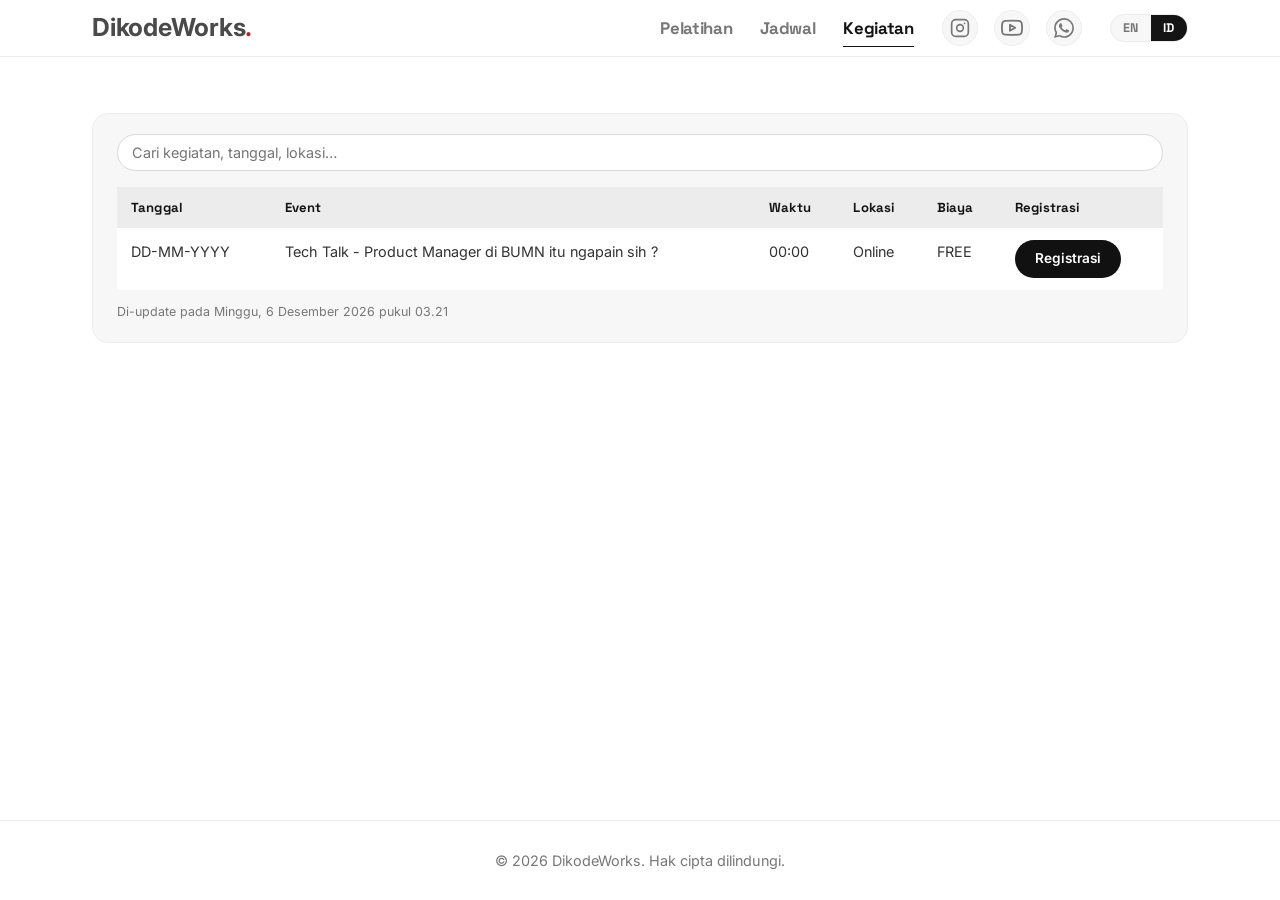
==== commit f92bb066: "Training popup: render live Google Sheet as a table (header row detection)" ====
--- a/event/index.html
+++ b/event/index.html
@@ -560,16 +560,15 @@
         </button>
       </div>
       <div class="modal-body">
-        <div class="jadwal-progress" id="training-progress" role="status" aria-live="polite">
-          <span class="jadwal-progress-track"><span class="jadwal-progress-fill" id="training-progress-fill"></span></span>
-          <span class="jadwal-progress-label" id="training-progress-label">0%</span>
+        <div class="sheet-table-wrap" id="training-sheet-wrap">
+          <table class="jadwal-table" id="training-sheet-table">
+            <thead id="training-sheet-head"></thead>
+            <tbody id="training-sheet-rows"></tbody>
+          </table>
         </div>
-        <div class="jadwal-search">
-          <input type="search" id="training-search-input" class="jadwal-search-input" aria-label="Search training">
-          <button type="button" class="jadwal-search-clear" id="training-search-clear" aria-label="Clear search">&times;</button>
-        </div>
-        <div class="training-faq" id="training-faq" aria-live="polite"></div>
-        <p class="jadwal-meta" id="training-meta" aria-live="polite"></p>
+        <iframe class="sheet-embed" id="training-sheet-fallback" hidden title="Pelatihan" loading="lazy"
+          data-src="https://docs.google.com/spreadsheets/d/e/2PACX-1vQupzYPZjnBr4DHLlp0vtIDr0eVamaMmIttgK7lS1DuYmeslWp_8s59eYaUD7hSWQQpKwRo1PckSuf-/pubhtml?gid=0&amp;single=true&amp;widget=true&amp;headers=false"></iframe>
+        <p class="jadwal-meta" id="training-sheet-meta" aria-live="polite"></p>
       </div>
     </div>
   </div>
@@ -706,7 +705,9 @@
     /* Live Notion data via the public page API (CORS-enabled, no r.jina.ai
        proxy / no abuse rate-limits). Returns text blocks in document order. */
     async function notionApiLines(pageId) {
-      const res = await fetch('https://notion-api.splitbee.io/v1/page/' + pageId, { cache: 'no-store' });
+      /* Cache-buster required: the Notion API caches by URL and would otherwise
+         serve stale content (e.g. an old Registrasi link). */
+      const res = await fetch('https://notion-api.splitbee.io/v1/page/' + pageId + '?t=' + Date.now(), { cache: 'no-store' });
       if (!res.ok) throw new Error('notion api ' + res.status);
       const data = await res.json();
       const root = (data[pageId] && data[pageId].value && data[pageId].value.value) || null;
--- a/assets/modals.css
+++ b/assets/modals.css
@@ -116,6 +116,20 @@
 }
 
 #jadwal-modal .jadwal-scroll { max-height: 46vh; overflow: auto; }
+
+/* Embedded Google Sheet used as the Training popup content. */
+.sheet-embed {
+  display: block;
+  width: 100%;
+  height: min(72vh, 900px);
+  min-height: 480px;
+  border: 0;
+}
+
+.sheet-table-wrap {
+  max-height: min(72vh, 900px);
+  overflow: auto;
+}
 
 /* Training accordion */
 .training-faq {
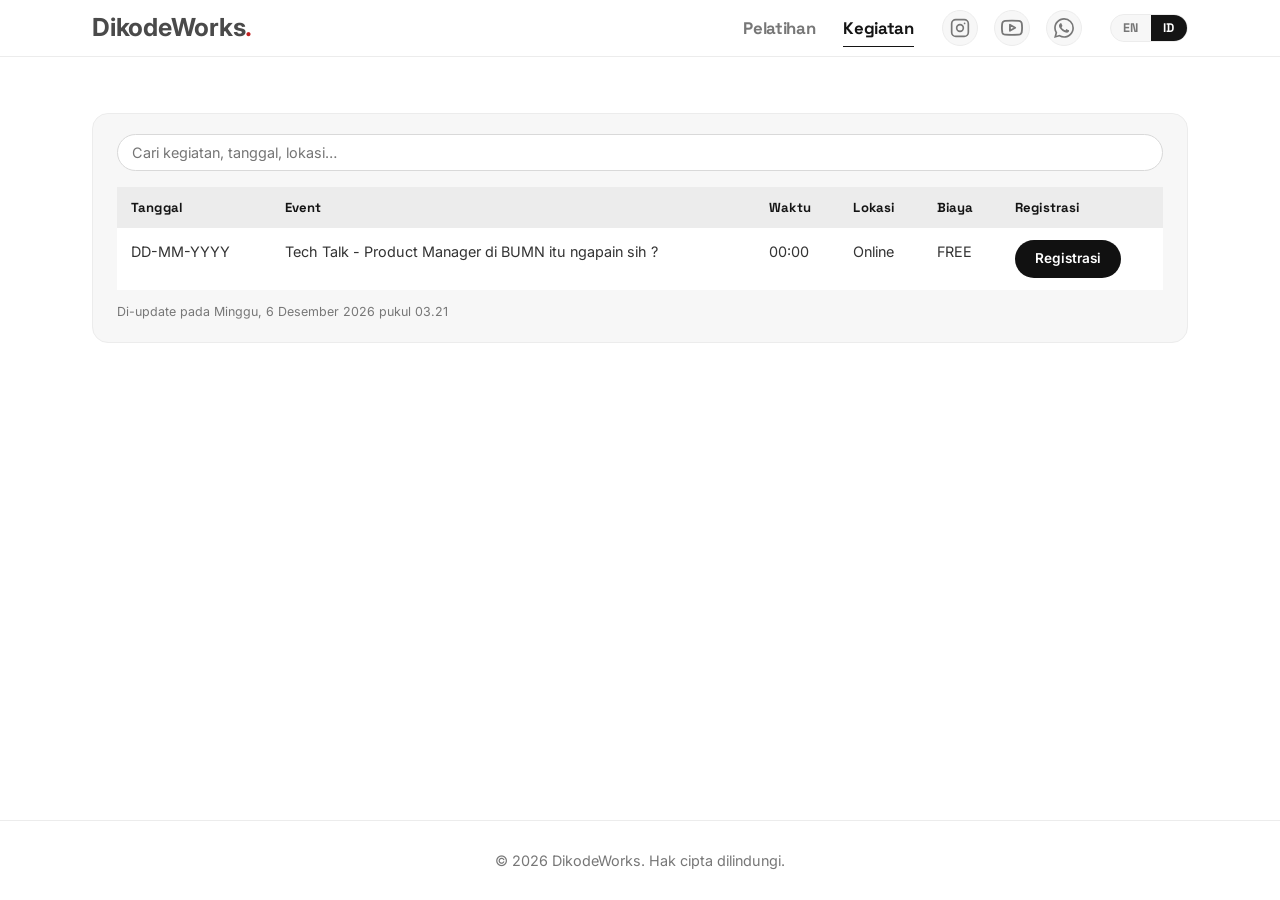
==== commit 23f5849c: "Remove Schedule menu item from navigation" ====
--- a/event/index.html
+++ b/event/index.html
@@ -494,7 +494,6 @@
       <div class="nav-right">
         <nav class="nav-links" aria-label="Main">
           <button type="button" class="nav-link-btn" id="training-open" data-i18n="nav.training">Training</button>
-          <button type="button" class="nav-link-btn" id="jadwal-open" data-i18n="nav.schedule">Schedule</button>
           <a href="index.html" class="active" data-i18n="nav.event" aria-current="page">Event</a>
         </nav>
         <div class="socials">
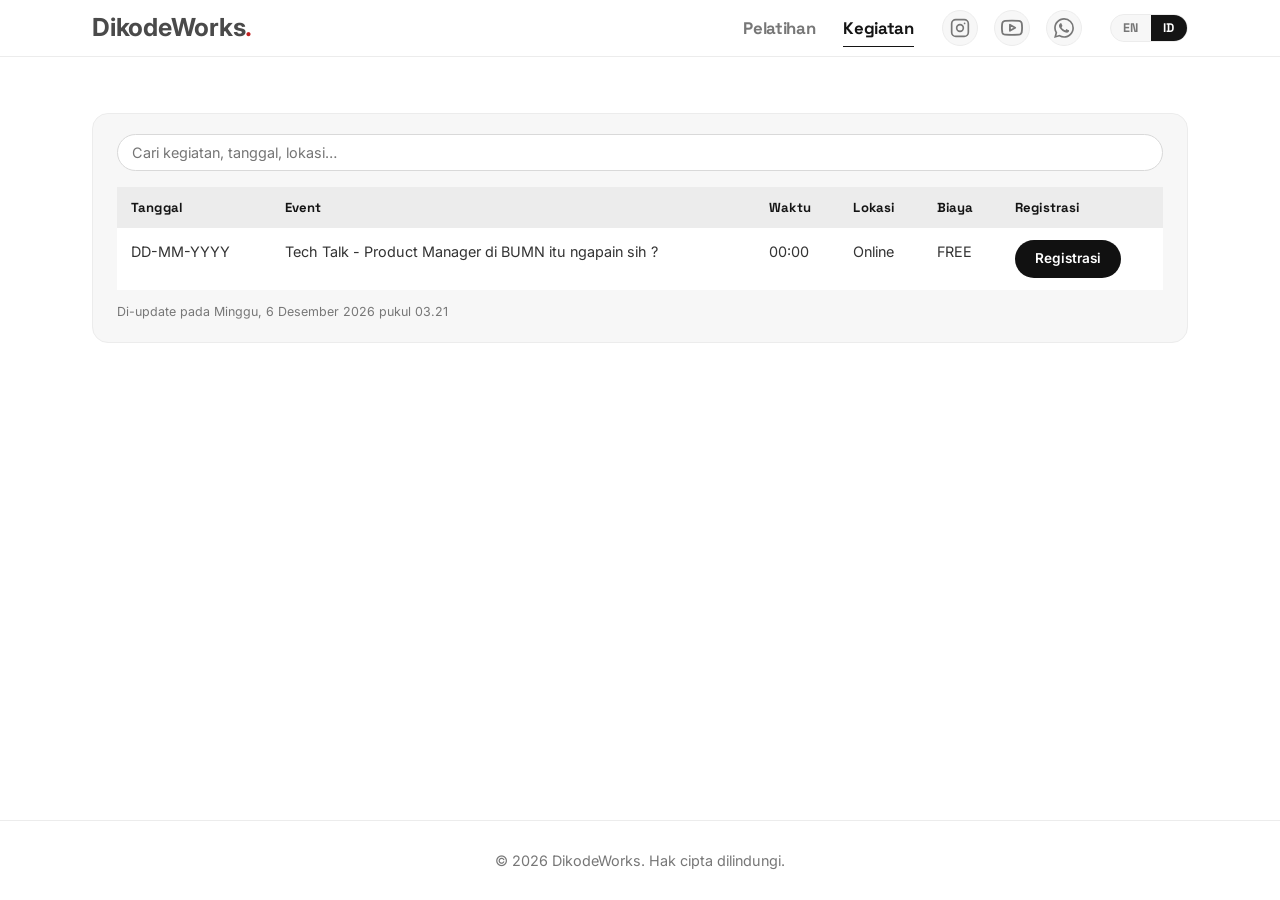
==== commit 7fd20719: "Make Training menu a hyperlink to the Google Sheet" ====
--- a/event/index.html
+++ b/event/index.html
@@ -493,7 +493,7 @@
       </a>
       <div class="nav-right">
         <nav class="nav-links" aria-label="Main">
-          <button type="button" class="nav-link-btn" id="training-open" data-i18n="nav.training">Training</button>
+          <a href="https://docs.google.com/spreadsheets/d/12_NdJOM3DxXqEP1RzNxxdeOXu_BMPQOGytjdMi3jYXQ/edit?usp=sharing" target="_blank" rel="noopener" class="nav-link-btn" data-i18n="nav.training">Training</a>
           <a href="index.html" class="active" data-i18n="nav.event" aria-current="page">Event</a>
         </nav>
         <div class="socials">
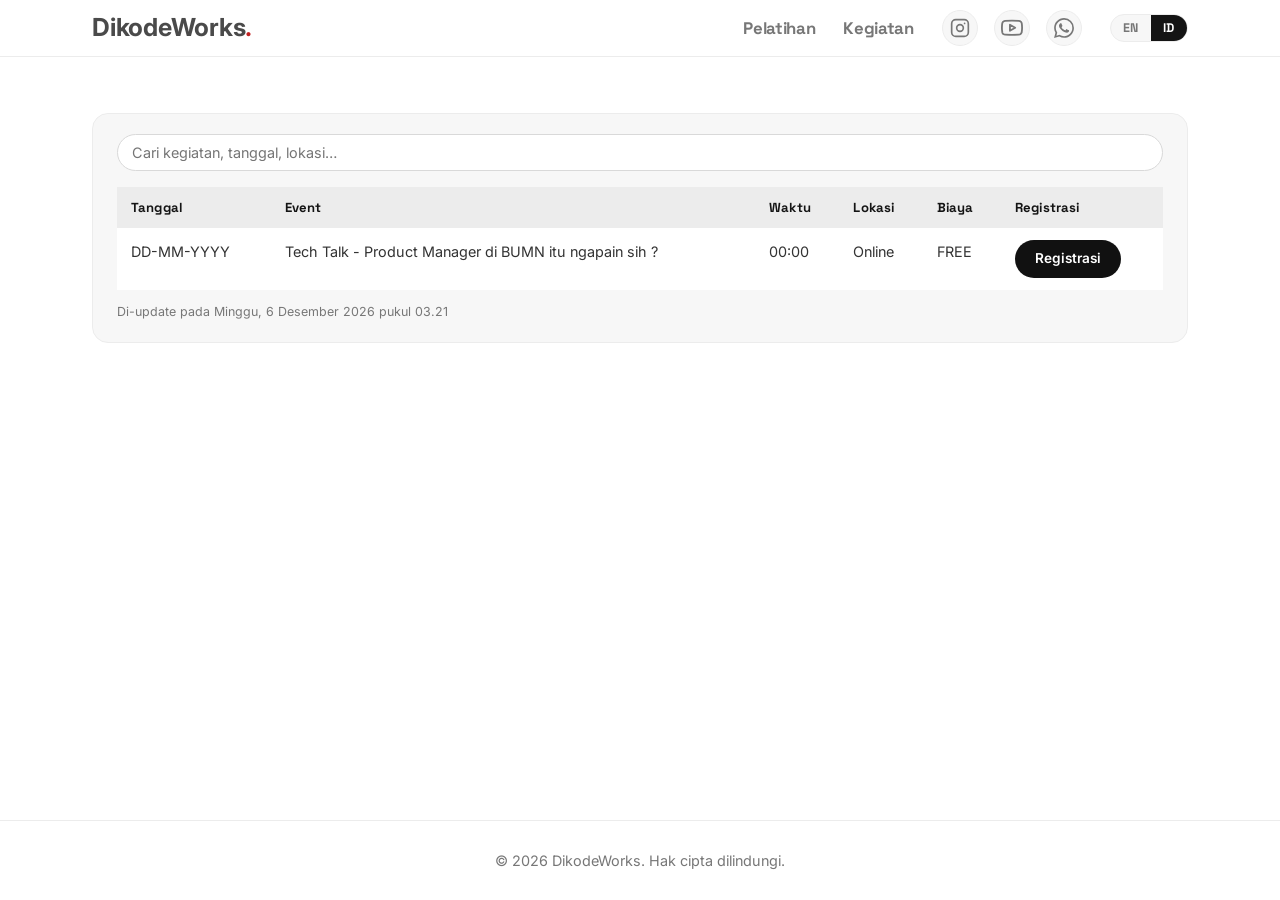
==== commit 2dda5249: "Make Event menu a hyperlink to the Google Sheet" ====
--- a/event/index.html
+++ b/event/index.html
@@ -494,7 +494,7 @@
       <div class="nav-right">
         <nav class="nav-links" aria-label="Main">
           <a href="https://docs.google.com/spreadsheets/d/12_NdJOM3DxXqEP1RzNxxdeOXu_BMPQOGytjdMi3jYXQ/edit?usp=sharing" target="_blank" rel="noopener" class="nav-link-btn" data-i18n="nav.training">Training</a>
-          <a href="index.html" class="active" data-i18n="nav.event" aria-current="page">Event</a>
+          <a href="https://docs.google.com/spreadsheets/d/1EoGAf0PCD-7qYnpgnJNr8p8NXJYCbuBX3I2WQo9w5hE/edit?usp=sharing" target="_blank" rel="noopener" class="nav-link-btn" data-i18n="nav.event">Event</a>
         </nav>
         <div class="socials">
           <a href="https://www.instagram.com/dikodeworks" target="_blank" rel="noopener" aria-label="Instagram">
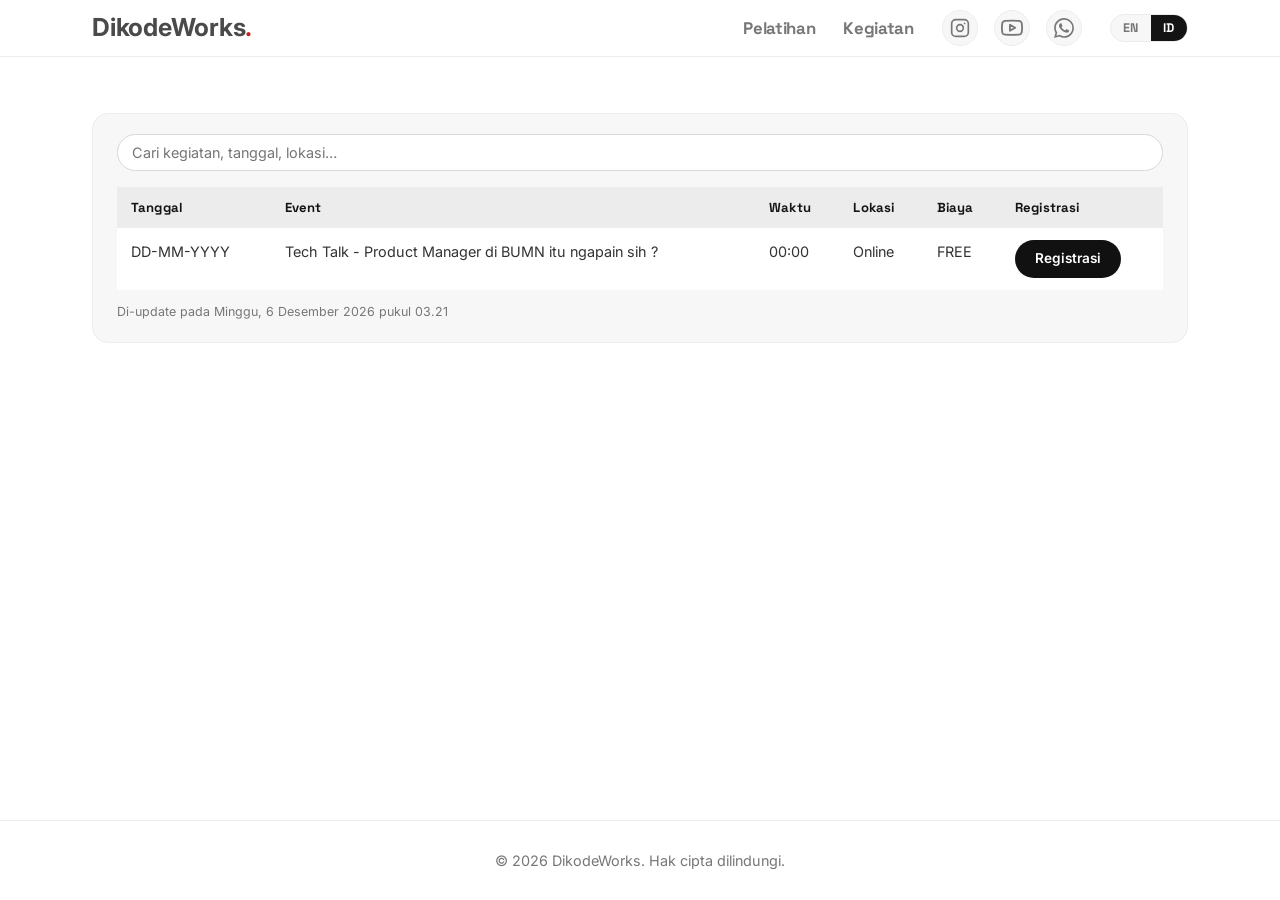
==== commit 753f6f53: "Remove unused vars, i18n keys and unused images; untrack .DS_Store" ====
--- a/event/index.html
+++ b/event/index.html
@@ -605,32 +605,20 @@
     const i18n = {
       en: {
         'nav.training': 'Training',
-        'nav.schedule': 'Schedule',
         'nav.event': 'Event',
-        'jadwal.loading': 'Loading…',
-        'jadwal.loadingProgress': 'Loading…',
-        'jadwal.empty': 'No events scheduled yet.',
-        'jadwal.error': 'Unable to load the events. Please try again later.',
         'jadwal.updated': 'Last updated at',
         'jadwal.register': 'Register',
         'jadwal.searchPlaceholder': 'Search event, date, location…',
         'jadwal.searchEmpty': 'No matching events found.',
-        'jadwal.notConfigured': 'Event source not configured yet.',
         'footer.rights': 'All rights reserved.',
       },
       id: {
         'nav.training': 'Pelatihan',
-        'nav.schedule': 'Jadwal',
         'nav.event': 'Kegiatan',
-        'jadwal.loading': 'Sedang belading…',
-        'jadwal.loadingProgress': 'Sedang belading…',
-        'jadwal.empty': 'Belum ada kegiatan yang dijadwalkan.',
-        'jadwal.error': 'Gagal memuat daftar kegiatan. Silakan coba lagi nanti.',
         'jadwal.updated': 'Di-update pada',
         'jadwal.register': 'Registrasi',
         'jadwal.searchPlaceholder': 'Cari kegiatan, tanggal, lokasi…',
         'jadwal.searchEmpty': 'Tidak ada kegiatan yang cocok.',
-        'jadwal.notConfigured': 'Source kegiatan belum disetup.',
         'footer.rights': 'Hak cipta dilindungi.',
       },
     };
@@ -777,16 +765,6 @@
     const jadwalSearchInput = document.getElementById('jadwal-search-input');
     const jadwalSearchClear = document.getElementById('jadwal-search-clear');
 
-    const jadwalStatus = (message) => {
-      const tr = document.createElement('tr');
-      tr.className = 'jadwal-status';
-      const td = document.createElement('td');
-      td.setAttribute('colspan', String(activeColCount || EVENT_PREFERRED.length));
-      td.textContent = message;
-      tr.appendChild(td);
-      jadwalRows.replaceChildren(tr);
-    };
-
     /* ---------- Loading progress (1-100%) ---------- */
     const jadwalProgress = document.getElementById('jadwal-progress');
     const jadwalProgressFill = document.getElementById('jadwal-progress-fill');
